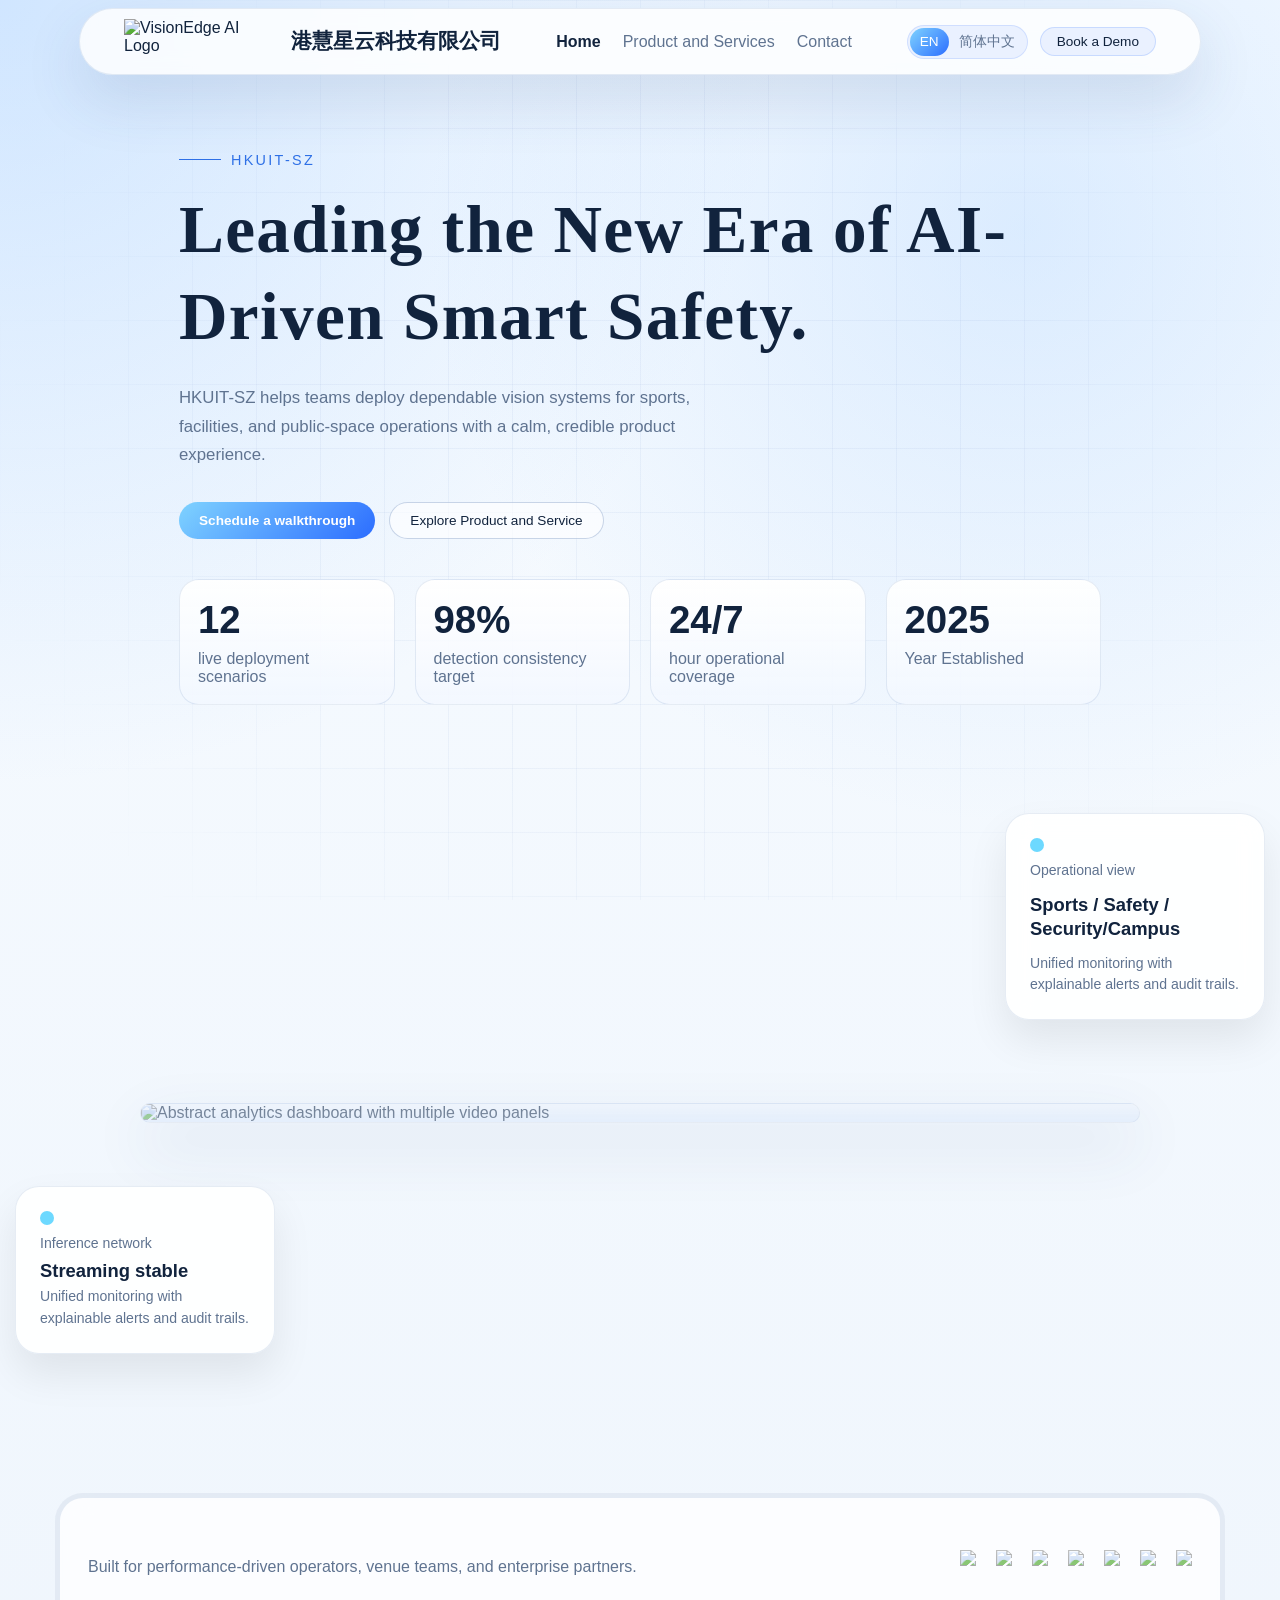
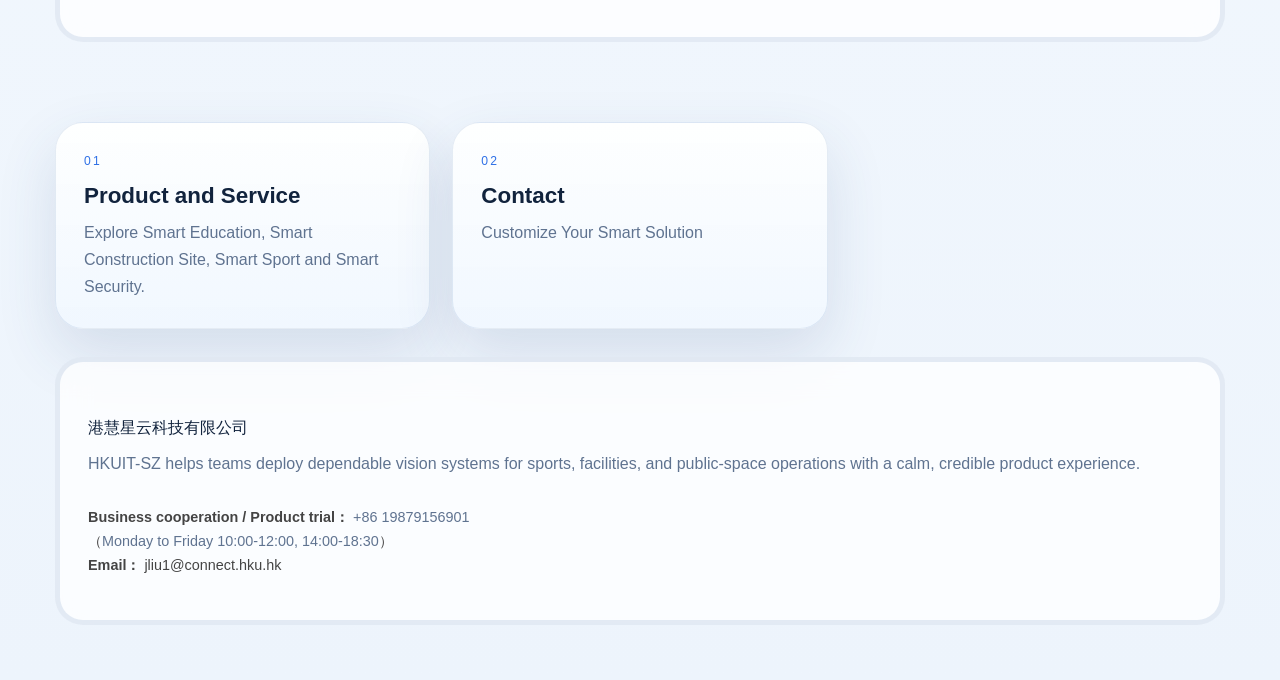
==== index.html @ 30076028 "Add files via upload" ====
<!DOCTYPE html>
<html lang="en">
  <head>
    <meta charset="UTF-8" />
    <meta name="viewport" content="width=device-width, initial-scale=1.0" />
    <title>港慧星云科技有限公司</title>
    <meta
      name="description"
      content="HKUIT-SZ is a polished corporate landing page inspired by HKUIT, now organized as a multipage static site."
    />
    <link rel="icon" href="./assets/图片3.png" type="image/svg+xml" />
    <link rel="stylesheet" href="./styles.css" />
  </head>
  <body>
    <div class="page-shell">
      <header class="site-header">
        <a class="brand" href="./index.html" aria-label="VisionEdge AI home">
         <img src="./assets/图片3.png" alt="VisionEdge AI Logo" class="brand-logo" />
          <span class="brand-copy">
            <strong>港慧星云科技有限公司</strong>
            <span>HKUIT-SZ</span>
          </span>
        </a>

        <button
          class="menu-toggle"
          type="button"
          aria-expanded="false"
          aria-controls="site-nav"
        >
          Menu
        </button>

        <nav class="site-nav" id="site-nav">
          <a class="is-current" href="./index.html" data-i18n="nav.home">Home</a>
          <a href="./Product and Service.html" data-i18n="nav.Product and Service">Product and Service</a>
         
          
      
          <a href="./contact.html" data-i18n="nav.contact">Contact</a>
        </nav>

        <div class="header-actions">
          <div class="language-switcher" aria-label="Language switcher">
            <button class="lang-button is-active" type="button" data-lang="en">EN</button>
            <button class="lang-button" type="button" data-lang="zh-Hans">简体中文</button>
          </div>
          <a class="header-cta" href="./contact.html" data-i18n="cta.bookDemo">Book a Demo</a>
        </div>
      </header>

      <main>
        <section class="hero">
          <div class="hero-copy" data-reveal>
            <p class="eyebrow" data-i18n="home.eyebrow">HKUIT-SZ</p>
            <h1 data-i18n="home.title">Turn real-world video into confident decisions.</h1>
            <p class="hero-text" data-i18n="home.description">
              HKUIT-SZ helps teams deploy dependable vision systems for
              sports, facilities, and public-space operations with a calm,
              credible product experience.
            </p>

            <div class="hero-actions">
              <a class="button button-primary" href="./contact.html" data-i18n="home.primaryAction">Schedule a walkthrough</a>
              <a class="button button-secondary" href="./Product and Service.html" data-i18n="home.secondaryAction">Explore Product and Service</a>
            </div>

            <dl class="hero-stats">
              <div>
                <dt data-count="12">0</dt>
                <dd data-i18n="home.stats.deployments">live deployment scenarios</dd>
              </div>
              <div>
                <dt data-count="98">0</dt>
                <dd data-i18n="home.stats.consistency">detection consistency target</dd>
              </div>
              <div>
                <dt data-count="24">0</dt>
                <dd data-i18n="home.stats.coverage">hour operational coverage</dd>
              </div>
              <div>
                <dt data-count="2025">0</dt>
                <dd data-i18n="home.stats.deployments1">Year Established</dd>
              </div>
          </div>

          </div>

          <div class="hero-visual" data-reveal>
            <div class="hero-card hero-card-main">
              <img
                src="assets/platform.PNG"
                alt="Abstract analytics dashboard with multiple video panels"
              />
            </div>

            <div class="hero-card hero-card-note">
              <span class="note-dot"></span>
              <p data-i18n="home.note.label">Operational view</p>
              <strong data-i18n="home.note.title">Sports / Safety / Security</strong>
              <span data-i18n="home.note.body">Unified monitoring with explainable alerts and audit trails.</span>
              
              
            </div>
            <div class="hero-card hero-card-pulse">
              <span class="pulse-dot"></span>
              <div>
                <p data-i18n="home.pulse.label">Inference network</p>
                <strong data-i18n="home.pulse.title">Streaming stable</strong>
                <span data-i18n="home.note.body">Unified monitoring with explainable alerts and audit trails.</span>
              </div>
            </div>
          </div>
        </section>
      
       
        <section class="trust-band" aria-label="Trusted by">
  <p data-i18n="home.trust">Built for performance-driven operators, venue teams, and enterprise partners.</p>
  
  <div class="logo-row">
    <img src="assets/图片19.png" class="trust-logo" />
    <img src="assets/图片18.png"  class="trust-logo" />
    <img src="assets/图片23.png"  class="trust-logo" />
    <img src="assets/图片93.png"  class="trust-logo" />
    <img src="assets/图片123.png" class="trust-logo" />
    <img src="assets/图片12.png" class="trust-logo" />
    <img src="assets/图片13.png" class="trust-logo" />
  </div>
</section>

      

          <div class="overview-grid">
            <a class="overview-card" data-reveal href="./Product and Service.html">
              <span class="card-index">01</span>
              <h3 data-i18n="home.cards.Product and Service.title">Product and Service</h3>
              <p data-i18n="home.cards.Product and Service.body">Explore sports intelligence, safety monitoring, and security oversight.</p>
            </a>
           
           
          
            <a class="overview-card" data-reveal href="./contact.html">
              <span class="card-index">02</span>
              <h3 data-i18n="home.cards.contact.title">Contact</h3>
              <p data-i18n="home.cards.contact.body">Use a dedicated contact page for demo requests and project inquiries.</p>
            </a>
          </div>
        </section>
      </main>

      <footer class="site-footer">
  <div class="footer-brand">
    <p>港慧星云科技有限公司</p>
    <span data-i18n="footer.tagline">Static showcase repo inspired by HKUIT’s corporate AI website direction.</span>
  </div>

  <div class="footer-contact">
    <p>
      <strong data-i18n="footer.business">Business cooperation / Product trial：</strong>
      <span class="phone-number"> +86 19879156901</span> </p>
    
    <p class="service-time">
      （<span data-i18n="footer.hours">Monday to Friday 10:00-12:00, 14:00-18:30</span>）
    </p>

    <p>
      <strong>Email：</strong>
      <a href="mailto:yourname@example.com">jliu1@connect.hku.hk</a>
    </p>
  </div>
</footer>

    <script src="./main.js"></script>
  </body>
</html>
---- styles.css ----
:root {
  --bg: #f3f8ff;
  --bg-alt: #dfeafb;
  --panel: rgba(255, 255, 255, 0.82);
  --panel-strong: #ffffff;
  --line: rgba(55, 96, 162, 0.12);
  --line-strong: rgba(55, 96, 162, 0.26);
  --text: #11233d;
  --muted: #5f7390;
  --accent: #2c6dff;
  --accent-soft: rgba(44, 109, 255, 0.12);
  --glow: rgba(76, 138, 255, 0.26);
  --shadow: 0 24px 60px rgba(49, 79, 126, 0.14);
  --radius: 28px;
  --radius-sm: 20px;
  --max-width: 1180px;
}

* {
  box-sizing: border-box;
}

html {
  scroll-behavior: smooth;
}

body {
  margin: 55px;
  min-width: 320px;
  font-family: "Avenir Next", "Segoe UI", sans-serif;
  color: var(--text);
  background:
    radial-gradient(circle at top left, rgba(126, 185, 255, 0.32), transparent 30%),
    radial-gradient(circle at 80% 10%, rgba(162, 205, 255, 0.32), transparent 26%),
    linear-gradient(180deg, #f7fbff 0%, #edf4fc 100%);
}

body::before {
  content: "";
  position: fixed;
  inset: 0;
  background-image:
    linear-gradient(rgba(48, 94, 168, 0.05) 1px, transparent 1px),
    linear-gradient(90deg, rgba(48, 94, 168, 0.05) 1px, transparent 1px);
  background-size: 64px 64px;
  mask-image: radial-gradient(circle at center, black 45%, transparent 85%);
  pointer-events: none;
}

a {
  color: inherit;
  text-decoration: none;
}

img {
  display: block;
  max-width: 100%;
}

button,
input,
textarea {
  font: inherit;
}

.page-shell {
  width: min(calc(100% - 48px), var(--max-width)); /* 这里的 48px 保证了左右至少有 24px 间距 */
  margin: 0 auto;
  padding: 24px 0 48px;
}

.site-header,
.site-footer,
.trust-band,
.solution-card,
.platform-panel,
.impact-card,
.contact-card,
.hero-card,
.metric-card {
  backdrop-filter: blur(16px);
  -webkit-backdrop-filter: blur(16px);
}

.site-header {
  position: sticky;
  top: 8px;              /* 更改：从 16px 改为 8px，让 Bar 更靠上 */
  z-index: 1000;
  margin-top: -100px !important;
  display: flex;
  align-items: center;
  justify-content: space-between;
  gap: 20px;
  padding: 10px 44px;    /* 更改：上下 padding 缩小到 10px，左右增加到 24px，让 Bar 更细长专业 */
  background: rgba(255, 255, 255, 0.82);
  backdrop-filter: blur(10px); /* 建议添加：增加毛玻璃效果，更有高级感 */
  border: 1px solid var(--line);
  border-radius: 999px;
  box-shadow: var(--shadow);
}

.header-actions {
  display: flex;
  align-items: center;
  gap: 12px;
}

.language-switcher {
  display: inline-flex;
  align-items: center;
  padding: 2px; /* 减少内边距，让外框更紧凑 */
  background: rgba(44, 109, 255, 0.08);
  border: 1px solid rgba(44, 109, 255, 0.14);
  border-radius: 999px;
}

.lang-button {
  min-height: 28px;      /* 更改：从 36px 降到 28px */
  padding: 0 10px;       /* 更改：缩小左右间距 */
  font-size: 0.85rem;    /* 增加：设置更小的字号 */
  color: var(--muted);
  background: transparent;
  border: 0;
  border-radius: 999px;
  cursor: pointer;
  transition: all 180ms ease;
}

.lang-button.is-active {
  color: #ffffff;
  background: linear-gradient(135deg, #7fd3ff, #2c6dff);
}

.brand {
  display: flex;
  align-items: center;
  gap: 12px;
}

.brand-mark {
  display: grid;
  place-items: center;
  width: 42px;
  height: 42px;
  border-radius: 14px;
  background: linear-gradient(135deg, #4bb6ff, #2358ff);
  font-weight: 700;
}

.brand-copy {
  display: flex;
  flex-direction: column;
  gap: 2px;
}

.brand-copy strong {
  font-size: 1.30rem;
  white-space: nowrap;   /* 强制文字不换行 */
  display: block;
}

.brand-copy span {
  color: var(--muted);
  font-size: 0.0rem;
}
.brand-logo {
  height: 45px;  /* 在这里调整高度，数字越大图片越大 */
  width: auto;   /* 自动保持宽高比 */
  margin-right: 2%; /* 让图片和右侧文字保持一点间距 */
  vertical-align: middle; /* 确保图片和文字在水平线上对齐 */
}
.site-nav {
  display: flex;
  align-items: center;
  gap: 22px;
  color: var(--muted);
}

.site-nav a:hover,
.site-nav a.is-current,
.site-nav a:focus-visible,
.header-cta:hover,
.header-cta:focus-visible {
  color: var(--text);
}

.site-nav a.is-current {
  font-weight: 600;
}

/* 找到大约第 7 行的代码 */
.header-cta,
.button {
  display: inline-flex;
  align-items: center;
  justify-content: center;
  min-height: 30px;
  /* 修正：padding 少了 px 单位 */
  padding: 10px 20px; 
  border-radius: 999px;
  transition: transform 180ms ease, border-color 180ms ease, background 180ms ease;
  
  /* --- 核心改动：设置一个更小的字号 --- */
  font-size: 0.85rem; /* 或者用 px：font-size: 14px; 原本可能是 1rem(16px) */
  font-weight: 500;   /* 如果字体变小后觉得太淡，可以适当调整粗细 */
}

.header-cta {
  font-size: 0.85rem !important; 
  /* 缩小内边距：上下 6px，左右 16px */
  padding: 6px 16px !important; 
  
  /* 保持原有基础样式 */
  display: inline-flex;
  align-items: center;
  justify-content: center;
  border-radius: 999px;
  background: rgba(44, 109, 255, 0.08);
  border: 1px solid rgba(44, 109, 255, 0.18);
  transition: all 180ms ease;
  min-height: unset !important; /* 取消最小高度限制，让它更窄 */
}


.header-cta:hover,
.button:hover {
  transform: translateY(-1px);
}

.menu-toggle {
  display: none;
  padding: 10px 14px;
  color: var(--text);
  background: transparent;
  border: 1px solid var(--line);
  border-radius: 999px;
}

.hero {
  display: center;
  grid-template-columns: 1.1fr 0.9fr;
  gap: 60px; /* 增加左右两块内容之间的间距 */
  align-items: center;
  /* 调整这里的上下边距，确保顶部导航栏下方有足够空间 */
  padding: 100px 100px 80px; 
}

.eyebrow {
  display: inline-flex;
  align-items: center;
  gap: 10px;
  margin: 0 0 18px;
  color: #2e70e6;
  font-size: 0.9rem;
  text-transform: uppercase;
  letter-spacing: 0.16em;
}

.eyebrow::before {
  content: "";
  width: 42px;
  height: 1px;
  background: currentColor;
}

.hero h1 {
  /* 1. 让容器跟页面一样大：去掉字数限制，允许它铺满左侧区域 */
  max-width: 100%;
  width: 100%;
  
  /* 2. 核心改动：把最大字号从 6.4rem 降到 4.5rem 左右 */
  /* 中文笔画复杂，6.4rem 在大多数笔记本屏幕上必然会换行或重叠 */
  font-size: clamp(2rem, 5vw, 4.2rem); 
  
  /* 3. 修正重叠：行高绝对不能小于 1.1，中文推荐 1.2 */
  line-height: 1.2; 
  
  /* 4. 视觉优化 */
  margin: 0;
  font-family: "Iowan Old Style", "Palatino Linotype", serif;
  font-weight: 600;
  letter-spacing: -0.01em; /* 稍微紧凑但不过分 */
  word-break: keep-all;    /* 尽量保持词组不被强行拆开换行 */
}

.hero-text,
.section-heading p,
.platform-copy p,
.contact-copy p,
.solution-card p,
.impact-card p,
.impact-card span,
.feature-list span,
.hero-card-note span,
.hero-card-note p {
  color: var(--muted);
  line-height: 1.7;
}

.hero-text {
  max-width: 56ch;
  margin: 24px 0 0;
  font-size: 1.05rem;
}

.hero-actions {
  display: flex;
  flex-wrap: wrap;
  gap: 14px;
  margin-top: 32px;
}


.button-primary {
  background: linear-gradient(135deg, #7fd3ff, #2c6dff);
  color: #ffffff;
  font-weight: 700;
}

.button-secondary {
  border: 1px solid var(--line-strong);
  background: rgba(255, 255, 255, 0.62);
}

.hero-stats {
  display: grid;
  /* 强制分为 4 列，每列占 1 份等宽空间 */
  grid-template-columns: repeat(4, 1fr); 
  gap: 20px; 
  margin: 40px 0 0;
  width: 100%;
}

/* 针对手机端的适配：如果屏幕太窄，4 列会挤坏，建议切换回 2 列或 1 列 */
@media (max-width: 768px) {
  .hero-stats {
    grid-template-columns: repeat(2, 1fr); /* 手机端每行 2 个 */
  }
}

.hero-stats div {
  padding: 18px;
  background: linear-gradient(180deg, rgba(255, 255, 255, 0.95), rgba(242, 247, 255, 0.92));
  border: 1px solid var(--line);
  border-radius: 20px;
}

.hero-stats dt {
  font-size: 2.4rem;
  font-weight: 700;
}

.hero-stats dd {
  margin: 8px 0 0;
  color: var(--muted);
}

.hero-visual {
  position: relative;
  display: flex;
  justify-content: center; /* 让图片靠右对齐 */
  align-items: center;
  min-height: 560px;
}

.hero-card {
  position: absolute;
  border: 1px solid var(--line);
  border-radius: var(--radius);
  background: linear-gradient(180deg, rgba(255, 255, 255, 0.96), rgba(238, 245, 255, 0.94));
  box-shadow: var(--shadow);
}

.hero-card-main {
  /* 3. 取消绝对定位和强制拉伸 */
  /* inset: 20px 0 78px 36px; */
  position: relative; /* 改回 relative */
  
  /* 4. 核心：控制整体缩小一点 */
  width: 1000%;          /* 占据右侧区域的 90% 宽度，达到稍微缩小的效果 */
  max-width: 1000px;    /* 限制最大宽度，防止大屏下过大 */
  margin-right: 0;     /* 靠右 */
  
  /* 5. 确保图片显示完整 */
  overflow: hidden;    /* 保持圆角裁剪 */
}

.hero-card-main::after {
  content: "";
  position: absolute;
  inset: auto 0 0;
  height: 110px;
  background: linear-gradient(180deg, transparent, rgba(219, 232, 249, 0.54));
}

/* =========================================
   强制统一两张悬浮小卡片的大小
   ========================================= */

/* 1. 统一基础容器样式 */
.hero-card-note,
.hero-card-pulse {
  /* 强制锁定宽度，确保两个框一模一样宽 */
  width: 260px !important; 
  min-width: 260px !important;
  
  /* 强制统一圆角 */
  border-radius: 24px !important; 
  
  /* 强制统一内边距 */
  padding: 24px !important; 
  
  /* 定位与背景 */
  position: absolute;
  z-index: 10;
  background: rgba(255, 255, 255, 0.92);
  backdrop-filter: blur(12px);
  border: 1px solid rgba(55, 96, 162, 0.12);
  box-shadow: 0 20px 40px rgba(0, 0, 0, 0.08);
  
  /* 布局方式：让内部元素垂直排列 */
  display: flex;
  flex-direction: column;
  align-items: flex-start;
  gap: 8px;
}

/* 2. 统一标题（加粗部分）的样式 */
.hero-card-note strong,
.hero-card-pulse strong {
  display: block;
  font-size: 1.15rem !important;
  line-height: 1.3;
  margin: 4px 0;
  color: #11233d;
  font-weight: 700;
}

/* 3. 统一描述文本（普通字）的样式 */
.hero-card-note p,
.hero-card-note span,
.hero-card-pulse p,
.hero-card-pulse span {
  font-size: .88rem !important;
  color: #5f7390 !important;
  line-height: 1.5;
  margin: 0;
}

/* 4. 分别设置它们的位置，确保错落有致 */

/* 右上角卡片 */
.hero-card-note {
  top: -20px;
  right: -40px;
}

/* 左下角卡片 */
.hero-card-pulse {
  bottom: 40px;
  left: -40px;
}
.note-dot {
  margin-bottom: 8px;
}
.note-dot {
  width: 14px;
  height: 14px;
  border-radius: 50%;
  background: #6dd9ff;
  box-shadow: 0 0 0 0 var(--glow);
  animation: pulse 2.2s infinite;
}
/* 如果左下角有那个蓝点，给蓝点一点间距 */
.pulse-dot {
  margin-bottom: 8px;
}
.pulse-dot {
  width: 14px;
  height: 14px;
  border-radius: 50%;
  background: #6dd9ff;
  box-shadow: 0 0 0 0 var(--glow);
  animation: pulse 2.2s infinite;
}

.trust-band,
.site-footer {
  margin-top: 100px;
  display: flex;
  align-items: center;
  justify-content: space-between;
  gap: 24px;
  padding: 22px 28px;
  background: rgba(255, 255, 255, 0.76);
  border: 5px solid var(--line);
  border-radius: var(--radius);
}

.trust-band p,
.site-footer span {
  margin: 0;
  color: var(--muted);
}

.logo-row {
  display: flex;
  flex-wrap: wrap;
  justify-content: flex-end;
  gap: 22px;
  color: rgba(17, 35, 61, 0.78);
  font-size: 0.82rem;
  letter-spacing: 0.18em;
}

.section {
  padding: 110px 0 0;
}

.page-hero {
  /* 恢复为 grid 或 flex 布局，但不居中 */
  display: block; 
  text-align: left; /* 确保整体内容靠左 */
  padding: 100px 80px 60px; /* 根据需要调整边距 */
}

.page-hero h1 {
  /* 1. 宽度设为 100%，允许在容器内换行 */
  width: 100%;
  max-width: 1000px; /* 限制一个最大宽度，防止单行文字过长 */
  
  /* 2. 压缩行间距：中文推荐 1.1 到 1.2 之间，看起来更紧凑 */
  line-height: 1.15; 
  
  /* 3. 字体与大小：保持你喜欢的衬线体 */
  font-size: clamp(2rem, 5vw, 4.2rem); 
  font-family: "Iowan Old Style", "Palatino Linotype", serif;
  font-weight: 600;
  
  /* 4. 间距修正 */
  margin: 0 0 20px 0; /* 确保没有 auto margin 导致居中 */
  letter-spacing: -0.02em; /* 稍微紧缩字间距，更有高级感 */
  
  /* 5. 强制换行控制 */
  word-break: break-all; /* 允许在必要时断开 */
  white-space: normal;   /* 确保正常换行 */
}

.page-intro {
  margin: 24px 0 0;
  color: var(--muted);
  line-height: 1.75;
  font-size: 1.05rem;
}

.page-section-tight {
  padding-top: 42px;
}

.section-heading {
  max-width: 720px;
}

.section h2,
.contact-copy h2 {
  font-size: clamp(2.5rem, 6vw, 4.3rem);
}

.section-heading p:last-child,
.platform-copy p:last-of-type {
  margin-top: 18px;
}

.solution-grid,
.impact-grid,
.career-grid,
.overview-grid {
  display: grid;
  gap: 22px;

  margin-top: 34px;
}

.solution-grid {
  grid-template-columns: repeat(4, minmax(0, 1fr));

}

.solution-card,
.impact-card,
.career-card,
.overview-card,
.contact-card,
.platform-panel {
  background: linear-gradient(180deg, rgba(255, 255, 255, 0.92), rgba(241, 247, 255, 0.94));
  border: 1px solid var(--line);
  border-radius: var(--radius);
  box-shadow: var(--shadow);
}

.solution-card {
  padding: 28px;
}

.overview-grid {
  margin-top: 80px;
  
  grid-template-columns: repeat(3, minmax(0, 1fr));
}

.overview-card {
  display: block;
  padding: 28px;
  transition: transform 180ms ease, border-color 180ms ease;
}

.overview-card:hover,
.overview-card:focus-visible {
  transform: translateY(-3px);
  border-color: rgba(44, 109, 255, 0.24);
}

.overview-card h3 {
  margin: 14px 0 10px;
  font-size: 1.4rem;
}

.overview-card p {
  margin: 0;
  color: var(--muted);
  line-height: 1.7;
}

.card-index,
.impact-label {
  color: #2e70e6;
  letter-spacing: 0.18em;
  font-size: 0.76rem;
  text-transform: uppercase;
}

.solution-card h3,
.impact-card h3 {
  margin: 14px 0;
  font-size: 1.55rem;
}

.solution-card ul {
  margin: 22px 0 0;
  padding: 0;
  list-style: none;
  color: #203654;
}

.solution-card li + li {
  margin-top: 10px;
}

.solution-card li::before {
  content: "•";
  margin-right: 10px;
  color: #2e70e6;
}

.platform-section {
  display: grid;
  grid-template-columns: 1fr 0.92fr;
  gap: 26px;
  align-items: start;
}

.feature-list {
  display: grid;
  gap: 18px;
  margin-top: 28px;
}

.feature-list div {
  padding: 18px 0;
  border-top: 1px solid var(--line);
}

.feature-list strong,
.metric-card strong,
.impact-card strong {
  display: block;
  font-size: 1.2rem;
}

.platform-panel {
  display: grid;
  grid-template-columns: repeat(2, minmax(0, 1fr));
  gap: 18px;
  padding: 24px;
}

.metric-card {
  padding: 22px;
  background: rgba(250, 252, 255, 0.92);
  border: 1px solid rgba(55, 96, 162, 0.12);
  border-radius: 22px;
}

.metric-card p {
  margin: 0 0 10px;
  color: var(--muted);
}

.metric-card strong {
  font-size: 2.4rem;
}

.metric-card.wide {
  grid-column: 1 / -1;
}

.metric-card ol {
  margin: 0;
  padding-left: 18px;
  color: #203654;
  line-height: 1.8;
}

.impact-grid {
  grid-template-columns: 1.35fr repeat(3, minmax(0, 1fr));
}

.impact-card {
  padding: 26px;
}

.career-grid {
  grid-template-columns: repeat(2, minmax(0, 1fr));
}

.career-card {
  padding: 28px;
}

.career-card h3 {
  margin: 14px 0;
  font-size: 1.45rem;
}

.career-card p {
  color: var(--muted);
  line-height: 1.7;
}

.career-card span {
  display: inline-flex;
  margin-top: 18px;
  padding: 8px 14px;
  border-radius: 999px;
  color: #203654;
  background: rgba(44, 109, 255, 0.08);
  border: 1px solid rgba(44, 109, 255, 0.14);
}

.impact-card-large {
  background:
    radial-gradient(circle at top right, rgba(92, 179, 255, 0.18), transparent 36%),
    linear-gradient(180deg, rgba(255, 255, 255, 0.98), rgba(239, 246, 255, 0.96));
}

.impact-card strong {
  margin: 12px 0;
  font-size: clamp(2.2rem, 4vw, 3rem);
}

.contact-section {
  display: grid;
  grid-template-columns: 0.95fr 1.05fr;
  gap: 28px;
  align-items: start;
  padding-bottom: 40px;
}

.contact-card {
  display: grid;
  gap: 16px;
  padding: 28px;
}

.contact-card label {
  display: grid;
  gap: 8px;
  color: #203654;
}

.contact-card input,
.contact-card textarea {
  width: 100%;
  padding: 14px 16px;
  color: var(--text);
  background: rgba(248, 251, 255, 0.96);
  border: 1px solid rgba(55, 96, 162, 0.12);
  border-radius: 18px;
}

.contact-card input::placeholder,
.contact-card textarea::placeholder {
  color: rgba(178, 195, 221, 0.75);
}

.contact-card button {
  justify-self: start;
  border: 0;
  cursor: pointer;
}

.site-footer {
  margin-top: 28px;
}

[data-reveal] {
  opacity: 0;
  transform: translateY(24px);
  transition: opacity 600ms ease, transform 600ms ease;
}

[data-reveal].is-visible {
  opacity: 1;
  transform: translateY(0);
}

@keyframes pulse {
  0% {
    box-shadow: 0 0 0 0 rgba(109, 217, 255, 0.45);
  }
  75% {
    box-shadow: 0 0 0 18px rgba(109, 217, 255, 0);
  }
  100% {
    box-shadow: 0 0 0 0 rgba(109, 217, 255, 0);
  }
}

@media (max-width: 1040px) {
  .hero,
  .platform-section,
  .impact-grid,
  .career-grid,
  .overview-grid,
  .contact-section,
  .solution-grid {
    grid-template-columns: 1fr;
  }

  .impact-grid {
    grid-template-columns: repeat(2, minmax(0, 1fr));
  }

  .impact-card-large {
    grid-column: 1 / -1;
  }

  .hero-visual {
    min-height: 500px;
  }
}

@media (max-width: 820px) {
  .page-shell {
    width: min(calc(100% - 20px), var(--max-width));
    padding-top: 16px;
  }

  .site-header {
    flex-wrap: wrap;
    border-radius: 28px;
  }

  .menu-toggle {
    display: inline-flex;
  }

  .site-nav {
    display: none;
    width: 100%;
    flex-direction: column;
    align-items: flex-start;
    padding-top: 12px;
    border-top: 1px solid var(--line);
  }

  .site-header.is-open .site-nav {
    display: flex;
  }

  .header-cta {
    display: none;
  }

  .header-actions {
    width: 100%;
    justify-content: space-between;
  }

  .hero {
    padding-top: 54px;
  }

  .hero-stats,
  .platform-panel,
  .impact-grid {
    grid-template-columns: 1fr;
  }

  .hero-visual {
    min-height: 420px;
  }

  .hero-card-main {
    inset: 18px 0 74px 0;
  }

  .hero-card-note {
    right: 12px;
  }

  .trust-band,
  .site-footer {
    flex-direction: column;
    align-items: flex-start;
  }
}

@media (max-width: 560px) {
  .hero h1 {
    max-width: none;
  }

  .hero-card-note {
    width: calc(100% - 40px);
    top: 10px;
  }

  .hero-card-pulse {
    right: 14px;
    left: 14px;
  }

  .button,
  .contact-card button {
    width: 100%;
  }

  .hero-actions {
    flex-direction: column;
  }
}
.card-more-btn {
  display: inline-flex;
  align-items: center;
  margin-top: 3%;
  padding: 40 1;
  color: #007aff; /* 链接颜色 */
  text-decoration: none;
  font-weight: 500;
  transition: all 0.3s ease;
}

.card-more-btn .arrow {
  margin-left: 12px;
  transition: transform 0.3s ease;
}

/* 鼠标悬停时的动画效果：箭头向右滑动 */
.card-more-btn:hover {
  color: #0056b3;
}

.card-more-btn:hover .arrow {
  transform: translateX(5px);
}
/* 确保 Logo 行是水平排列、居中，且图片间有间距——home page */
.logo-row {
  display: flex;
  justify-content: center; /* 水平居中 */
  align-items: center;     /* 垂直居中（这很重要，因为 Logo 形状不同） */
  flex-wrap: wrap;         /* 如果屏幕太小，允许自动换行 */
  gap: 20px;               /* 调整 Logo 之间的间距 */
  padding: 30px 0;
}

/* 统一控制 Logo 图片的大小 */
.trust-logo {
  height: 35px;            /* 统一高度。你可以根据需要调大或调小，比如 40px, 30px */
  width: auto;             /* 宽度自动等比例缩放，防止变形 */
  display: block;
  
  /* 可选：如果有些 Logo 颜色太深，可以加一个半透明效果，
     看起来更低调优雅，鼠标悬停时变清晰 */
  opacity: 0.7;
  transition: opacity 0.3s ease;
}

/* 鼠标悬停时的效果 */
.trust-logo:hover {
  opacity: 1;
}

.site-footer {
  display: flex;
  flex-direction: row; /* 左右分布 */
  justify-content: space-between;
  align-items: flex-start; /* 顶部对齐 */
  padding: 40px 28px; /* 增加上下内边距 */
  flex-wrap: wrap; /* 手机端自动换行 */
  gap: 30px;
}

.footer-contact p {
  margin: 5px 0;
  font-size: 0.9rem;
  color: #444;
}

.service-time {
  font-size: 0.8rem;
  color: #888; /* 时间描述颜色浅一点，显得更有层次 */
}

.footer-contact a {
  color: var(--primary); /* 使用你项目的主色调 */
  text-decoration: none;
}

/* 手机端适配：变成垂直堆叠 */
@media (max-width: 768px) {
  .site-footer {
    flex-direction: column;
    align-items: center;
    text-align: center;
  }
}
/* --- 案例页面容器布局 --- */
.cases-container {
  display: flex;
  max-width: var(--max-width); /* 沿用您 index.html 的宽度变量 */
  margin: 80px auto;
  padding: 0 40px;
  gap: 100px; /* 拉开侧边栏与内容的呼吸感 */
}

/* --- 商汤式：粘性侧边导航 --- */
.cases-sidebar {
  width: 200px;
  flex-shrink: 0;
  position: sticky;
  top: 120px; /* 避开您的 site-header */
  height: fit-content;
}

.cases-nav {
  display: flex;
  flex-direction: column;
  border-left: 1px solid var(--line); /* 极细底线 */
}

.nav-item {
  padding: 16px 0 16px 24px;
  font-size: 1.05rem;
  color: var(--muted);
  text-decoration: none;
  transition: all 0.3s ease;
  margin-left: -1px;
  border-left: 2px solid transparent;
}

.nav-item.active {
  color: var(--text);
  font-weight: 600;
  border-left: 2px solid #0066ff; /* 品牌蓝色，类似商汤的强调色 */
}

/* --- 案例卡片网格 --- */
.cases-grid {
  display: grid;
  grid-template-columns: repeat(auto-fill, minmax(340px, 1fr));
  gap: 32px;
  width: 100%;
}

/* --- 商汤风格卡片设计 --- */
.case-card {
  background: #ffffff;
  border: 1px solid var(--line);
  padding: 40px;
  border-radius: var(--radius);
  display: flex;
  flex-direction: column;
  transition: all 0.4s cubic-bezier(0.165, 0.84, 0.44, 1);
}

.case-card:hover {
  transform: translateY(-8px);
  box-shadow: 0 30px 60px rgba(0, 0, 0, 0.05);
  border-color: rgba(0, 102, 255, 0.1);
}

/* 控制 Logo 容器的高度和間距 */
.card-header {
  height: 60px;          /* 固定高度讓不同卡片排版整齊 */
  display: flex;
  align-items: center;   /* 垂直置中 */
  margin-bottom: 32px;   /* 與下方標題拉開距離 */
}

/* 確保 Logo 圖片縮放得當 */
.case-logo {
  max-height: 100%;      /* 高度不超過容器 */
  max-width: 180px;      /* 限制最大寬度防止圖片過大 */
  object-fit: contain;   /* 保持比例，不變形 */
  filter: grayscale(100%); /* 選項：如果你想要商湯那種灰階 Logo 風格 */
  opacity: 0.8;          /* 選項：讓 Logo 稍微淡一點，Hover 時再變亮 */
  transition: all 0.3s ease;
}
/* 1. 確保 Learn More 文字和箭頭初始顏色一致（例如灰色或黑色） */
.more-link {
  color: var(--text); /* 或者你設定的具體顏色 */
  text-decoration: none;
  display: flex;
  align-items: center;
  transition: color 0.3s ease; /* 顏色平滑過渡 */
}

/* 2. 當滑鼠移到卡片上時，只有箭頭或連結文字變藍 */
.case-card:hover .more-link {
  color: #0066ff; /* 只有 Learn More 區域變藍 */
}

/* 3. 修正你之前的拼寫錯誤（ccase -> case）並處理箭頭位移 */
.case-card:hover .arrow {
  transform: translateX(5px);
  color: #0066ff; /* 確保箭頭也變藍 */
}

/* 鼠標懸停時 Logo 變亮 */
.case-card:hover .case-logo {
  filter: grayscale(0%);
  opacity: 1;
}
.hero h1 {
  /* 核心修改：将行高增加到 1.25 到 1.3 之间，这是中文排版的舒适区 */
  line-height: 1.3 !important; 
  
  /* 核心修改：字间距不要设为负值，建议设为 0 或微正值 */
  letter-spacing: 0.02em !important; 
  
  /* 缩小一点字号，防止在容器内过挤 */
  font-size: clamp(2.5rem, 6vw, 4.2rem) !important;
  
  /* 确保容器宽度充足 */
  max-width: 100% !important;
  margin-bottom: 24px;
}
.case-card h3 {
  /* 增加标题与 Logo 以及下方描述的间距 */
  margin: 20px 0 12px 0 !important;
  line-height: 1.4 !important;
  letter-spacing: 0.01em !important;
}

.case-card p {
  /* 增加段落行高，防止多行文本粘连 */
  line-height: 1.8 !important; 
  /* 增加段落与底部链接的距离 */
  margin-bottom: 30px !important;
}
.card-footer {
  display: flex;
  align-items: center;
  gap: 15px; /* 增加小蓝点、标签和链接之间的水平间距 */
  padding-top: 20px;
  border-top: 1px solid var(--line);
}

.tag {
  /* 给标签内部增加一点留白 */
  padding: 4px 12px !important;
  /* 强制不换行 */
  white-space: nowrap;
}
/* 初始隐藏所有案例组，只有带有 active 类的才显示 */
.cases-group {
  animation: fadeIn 0.5s ease; /* 添加一个淡入动画让切换更平滑 */
}

.cases-group.active {
  display: block;
}

@keyframes fadeIn {
  from { opacity: 0; transform: translateY(10px); }
  to { opacity: 1; transform: translateY(0); }
}
/* 容器边距 */
.tab-section {
  padding: 60px 0;
  max-width: 1200px;
  margin: 0 auto;
}

/* 顶部导航样式 */
.tab-header {
  display: flex;
  justify-content: flex-start; /* 或者 center */
  border-bottom: 1px solid #eee;
  margin-bottom: 40px;
}

.tab-item {
  padding: 15px 30px;
  cursor: pointer;
  font-size: 1.1rem;
  color: #333;
  position: relative;
  transition: color 0.3s ease;
}

/* 激活状态的蓝色下划线 */
.tab-item.active {
  color: #0052D9;
  font-weight: 600;
}

.tab-item.active::after {
  content: "";
  position: absolute;
  bottom: 0;
  left: 0;
  width: 100%;
  height: 3px;
  background-color: #0052D9;
  animation: slideIn 0.3s ease forwards;
}

/* 内容面板切换 */
.tab-panel {
  animation: fadeIn 0.5s ease;
}

/* 网格容器 */
.product-grid {
  display: grid;
  grid-template-columns: repeat(auto-fit, minmax(300px, 1fr)); /* 自动适配宽度 */
  gap: 30px;
  margin-top: 40px;
}

/* 单个卡片样式 */
.product-card {
  background: #fff;
  border: 1px solid #f0f0f0;
  border-radius: 12px;
  padding: 30px;
  transition: all 0.3s cubic-bezier(0.4, 0, 0.2, 1);
  display: flex;
  flex-direction: column;
  align-items: flex-start; /* 内容左对齐 */
}

/* 悬停效果：轻微上浮和阴影 */
.product-card:hover {
  transform: translateY(-10px);
  box-shadow: 0 20px 40px rgba(0, 0, 0, 0.08);
  border-color: #0052D9; /* 悬停时边框变蓝 */
}

/* 图标样式 */
.card-icon {
  width: 100px;
  height: 100px;
  margin-bottom: 10px;
}
.card-icon img {
  width: 100%;
  object-fit: contain;
}

/* 产品图片样式 */
.card-image {
  width: 100%;
  height: 280px;
  margin-top: 0; /* 确保上方没有额外推开距离 */
  margin-bottom: 16px; /* 图片与下方文字标题的间距 */
  border-radius: 8px;
  overflow: hidden;
}
.card-image img {
  width: 100%;
  height: 100%;
  object-fit: cover; /* 确保图片充满容器且不变形 */
}

/* 文字部分 */
.card-info h4 {
  font-size: 1.25rem;
  color: #1b1f23;
  margin-bottom: 12px;
}

.card-info p {
  font-size: 0.95rem;
  color: #666;
  line-height: 1.6;
}
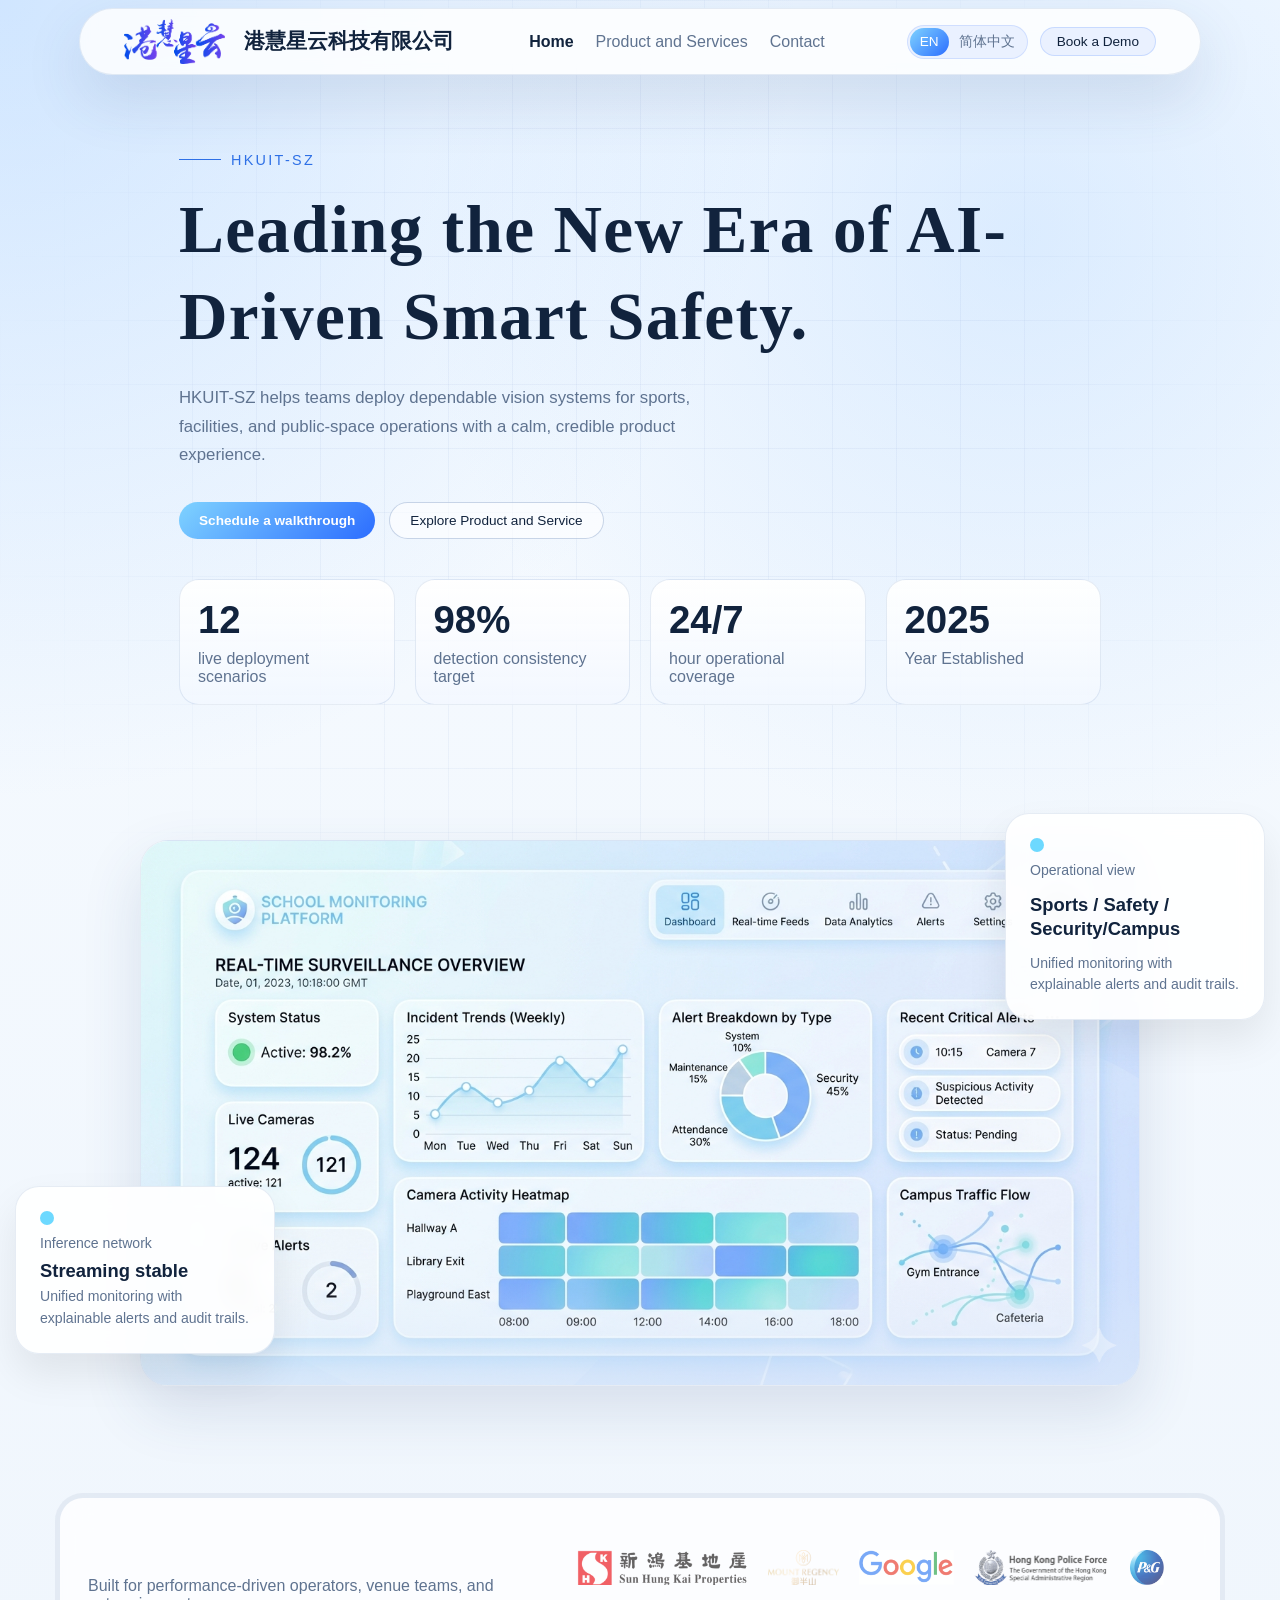
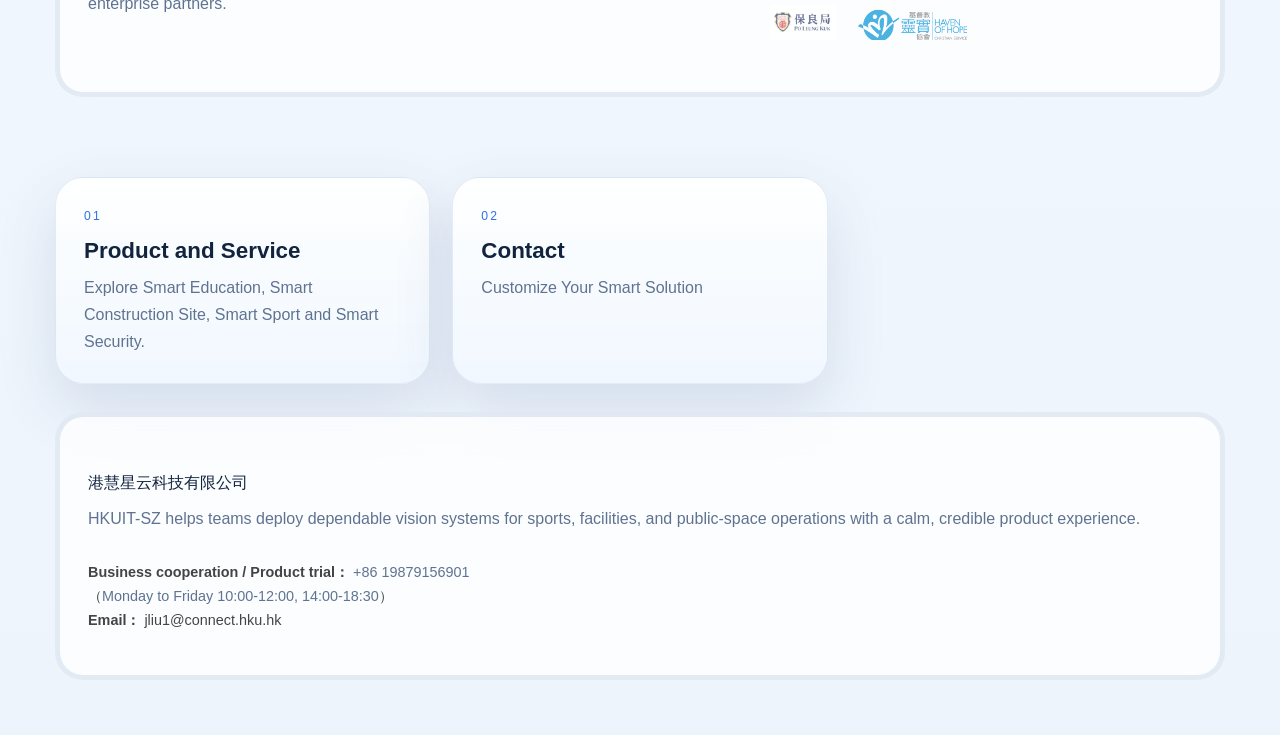
==== commit ca617cee: "Refactor image source paths in index.html Updated image source paths to remove './assets/' prefix." ====
--- a/index.html
+++ b/index.html
@@ -8,14 +8,14 @@
       name="description"
       content="HKUIT-SZ is a polished corporate landing page inspired by HKUIT, now organized as a multipage static site."
     />
-    <link rel="icon" href="./assets/图片3.png" type="image/svg+xml" />
+    <link rel="icon" href="图片3.png" type="image/svg+xml" />
     <link rel="stylesheet" href="./styles.css" />
   </head>
   <body>
     <div class="page-shell">
       <header class="site-header">
         <a class="brand" href="./index.html" aria-label="VisionEdge AI home">
-         <img src="./assets/图片3.png" alt="VisionEdge AI Logo" class="brand-logo" />
+         <img src="图片3.png" alt="VisionEdge AI Logo" class="brand-logo" />
           <span class="brand-copy">
             <strong>港慧星云科技有限公司</strong>
             <span>HKUIT-SZ</span>
@@ -89,7 +89,7 @@
           <div class="hero-visual" data-reveal>
             <div class="hero-card hero-card-main">
               <img
-                src="assets/platform.PNG"
+                src="platform.PNG"
                 alt="Abstract analytics dashboard with multiple video panels"
               />
             </div>
@@ -118,13 +118,13 @@
   <p data-i18n="home.trust">Built for performance-driven operators, venue teams, and enterprise partners.</p>
   
   <div class="logo-row">
-    <img src="assets/图片19.png" class="trust-logo" />
-    <img src="assets/图片18.png"  class="trust-logo" />
-    <img src="assets/图片23.png"  class="trust-logo" />
-    <img src="assets/图片93.png"  class="trust-logo" />
-    <img src="assets/图片123.png" class="trust-logo" />
-    <img src="assets/图片12.png" class="trust-logo" />
-    <img src="assets/图片13.png" class="trust-logo" />
+    <img src="图片19.png" class="trust-logo" />
+    <img src="图片18.png"  class="trust-logo" />
+    <img src="图片23.png"  class="trust-logo" />
+    <img src="图片93.png"  class="trust-logo" />
+    <img src="图片123.png" class="trust-logo" />
+    <img src="图片12.png" class="trust-logo" />
+    <img src="图片13.png" class="trust-logo" />
   </div>
 </section>
 
